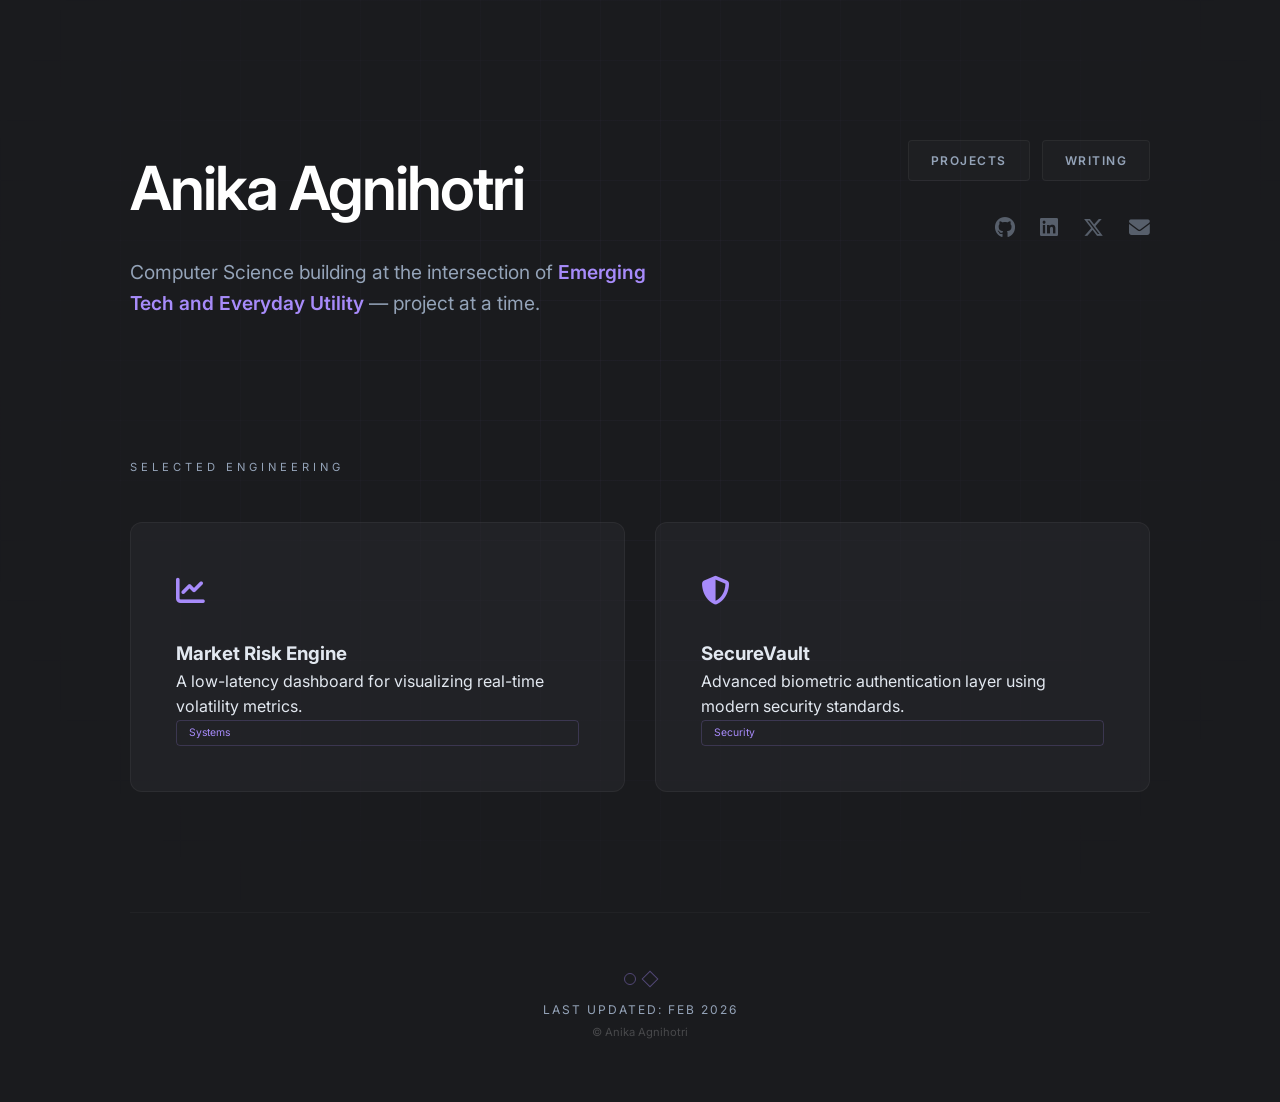
==== index.html @ c1628575 "initial commit: setting up structure" ====
<!DOCTYPE html>
<html lang="en">
<head>
    <meta charset="UTF-8">
    <meta name="viewport" content="width=device-width, initial-scale=1.0">
    <title>Anika Agnihotri | Portfolio</title>
    <link rel="stylesheet" href="css/style.css">
    
    <link rel="preconnect" href="https://fonts.googleapis.com">
    <link rel="preconnect" href="https://fonts.gstatic.com" crossorigin>
    <link href="https://fonts.googleapis.com/css2?family=Inter:wght@300;400;600&display=swap" rel="stylesheet">
    
    <link rel="stylesheet" href="https://cdnjs.cloudflare.com/ajax/libs/font-awesome/6.5.1/css/all.min.css">
</head>
<body>

    <div class="background-grid"></div>

    <main class="container">
        <header class="main-header">
            <div class="header-left">
                <h1 class="name">Anika Agnihotri</h1>
                <p class="bio-intro">
                    Computer Science building at the intersection of <span class="purple-highlight">Emerging Tech and Everyday Utility</span> — project at a time.
                </p>
            </div>

            <div class="header-right">
                <nav class="inline-nav">
                    <a href="#projects" class="btn-nav">Projects</a>
                    <a href="#writing" class="btn-nav">Writing</a>
                </nav>
                <div class="social-links">
                    <a href="https://github.com" target="_blank" title="GitHub"><i class="fa-brands fa-github"></i></a>
                    <a href="https://linkedin.com" target="_blank" title="LinkedIn"><i class="fa-brands fa-linkedin"></i></a>
                    <a href="https://twitter.com" target="_blank" title="Twitter"><i class="fa-brands fa-x-twitter"></i></a>
                    <a href="mailto:your.email@example.com" title="Email"><i class="fa-solid fa-envelope"></i></a>
                </div>
            </div>
        </header>

        <section id="projects" class="project-section">
            <div class="section-label">Selected Engineering</div>
            <div class="project-grid">
                <div class="glass-card">
                    <div class="card-spotlight"></div>
                    <div class="card-inner">
                        <div class="card-icon"><i class="fa-solid fa-chart-line"></i></div>
                        <h3>Market Risk Engine</h3>
                        <p>A low-latency dashboard for visualizing real-time volatility metrics.</p>
                        <div class="tech-tag">Systems</div>
                    </div>
                </div>

                <div class="glass-card">
                    <div class="card-spotlight"></div>
                    <div class="card-inner">
                        <div class="card-icon"><i class="fa-solid fa-shield-halved"></i></div>
                        <h3>SecureVault</h3>
                        <p>Advanced biometric authentication layer using modern security standards.</p>
                        <div class="tech-tag">Security</div>
                    </div>
                </div>
            </div>
        </section>

        <footer class="main-footer">
            <div class="footer-graphic">
                <div class="shape circle"></div>
                <div class="shape square"></div>
            </div>
            <div class="footer-info">
                <p class="last-updated">Last updated: Feb 2026</p>
                <p class="copyright">&copy; Anika Agnihotri</p>
            </div>
        </footer>
    </main>

    <script src="js/script.js"></script>
</body>
</html>
---- css/style.css ----
/* MEDIUM THEME - CHARCOAL & AMETHYST */
:root {
    --bg-medium: #1A1B1E;
    --accent-purple: #A78BFA;
    --card-bg: rgba(45, 46, 52, 0.4);
    --text-main: #E2E8F0;
    --text-muted: #94A3B8;
    --grid-color: rgba(167, 139, 250, 0.04);
}

* { margin: 0; padding: 0; box-sizing: border-box; }

body {
    background-color: var(--bg-medium);
    color: var(--text-main);
    font-family: 'Inter', sans-serif;
    line-height: 1.6;
}

.background-grid {
    position: fixed;
    top: 0; left: 0; width: 100%; height: 100%;
    z-index: -1;
    background-image: 
        linear-gradient(var(--grid-color) 1px, transparent 1px),
        linear-gradient(90deg, var(--grid-color) 1px, transparent 1px);
    background-size: 60px 60px;
    mask-image: radial-gradient(circle at 50% 40%, black, transparent 85%);
    -webkit-mask-image: radial-gradient(circle at 50% 40%, black, transparent 85%);
}

.container { 
    max-width: 1100px; 
    margin: 0 auto; 
    padding: 140px 40px 60px 40px; 
    display: flex;
    flex-direction: column; /* This fixes the footer placement */
    min-height: 100vh;
}

/* HEADER */
.main-header {
    display: flex;
    justify-content: space-between;
    align-items: flex-start;
    margin-bottom: 140px;
    gap: 60px;
}

.header-left { flex: 2; }
.header-right { flex: 1; display: flex; flex-direction: column; align-items: flex-end; }

.name { font-size: 3.8rem; font-weight: 600; letter-spacing: -2px; margin-bottom: 20px; color: #FFFFFF; }
.purple-highlight { color: var(--accent-purple); font-weight: 600; }
.bio-intro { font-size: 1.2rem; color: var(--text-muted); max-width: 550px; }

/* NAV & SOCIALS */
.inline-nav { display: flex; gap: 12px; margin-bottom: 30px; }
.btn-nav {
    text-decoration: none;
    color: var(--text-muted);
    font-size: 0.75rem;
    font-weight: 600;
    text-transform: uppercase;
    letter-spacing: 1.5px;
    padding: 10px 22px;
    border: 1px solid rgba(255, 255, 255, 0.05);
    border-radius: 4px;
    transition: 0.3s ease;
    background: rgba(255, 255, 255, 0.02);
}
.btn-nav:hover { color: var(--accent-purple); border-color: var(--accent-purple); }
.social-links { display: flex; gap: 25px; font-size: 1.3rem; }
.social-links a { color: var(--text-muted); transition: 0.3s; opacity: 0.5; }
.social-links a:hover { color: var(--accent-purple); opacity: 1; transform: translateY(-2px); }

/* PROJECTS */
.project-section { flex-grow: 1; margin-bottom: 120px; }
.section-label { font-size: 0.7rem; text-transform: uppercase; letter-spacing: 4px; color: var(--text-muted); margin-bottom: 45px; }
.project-grid { display: grid; grid-template-columns: repeat(auto-fit, minmax(400px, 1fr)); gap: 30px; }

.glass-card {
    position: relative;
    background: var(--card-bg);
    border: 1px solid rgba(255, 255, 255, 0.05);
    border-radius: 12px;
    overflow: hidden;
    transition: 0.4s cubic-bezier(0.2, 1, 0.3, 1);
}
.card-spotlight {
    position: absolute;
    top: 0; left: 0; width: 100%; height: 100%;
    background: radial-gradient(500px circle at var(--mouse-x, 50%) var(--mouse-y, 50%), rgba(167, 139, 250, 0.1), transparent 45%);
    pointer-events: none; opacity: 0; transition: opacity 0.5s;
}
.glass-card:hover .card-spotlight { opacity: 1; }
.card-inner { padding: 45px; position: relative; z-index: 2; }
.card-icon { font-size: 1.8rem; color: var(--accent-purple); margin-bottom: 25px; }
.tech-tag { font-size: 0.65rem; color: var(--accent-purple); border: 1px solid rgba(167, 139, 250, 0.2); padding: 4px 12px; border-radius: 4px; }

/* FOOTER AT THE BOTTOM */
.main-footer {
    margin-top: auto; /* Pushes the footer to the bottom of the flex container */
    padding-top: 60px;
    border-top: 1px solid rgba(255, 255, 255, 0.03);
    text-align: center;
}
.footer-graphic { display: flex; justify-content: center; gap: 8px; margin-bottom: 15px; opacity: 0.4; }
.shape { width: 12px; height: 12px; border: 1px solid var(--accent-purple); transition: 0.5s ease; }
.shape.circle { border-radius: 50%; }
.shape.square { transform: rotate(45deg); }
.last-updated { font-size: 0.75rem; color: var(--text-muted); text-transform: uppercase; letter-spacing: 2px; margin-bottom: 4px; }
.copyright { font-size: 0.7rem; color: rgba(255, 255, 255, 0.2); }
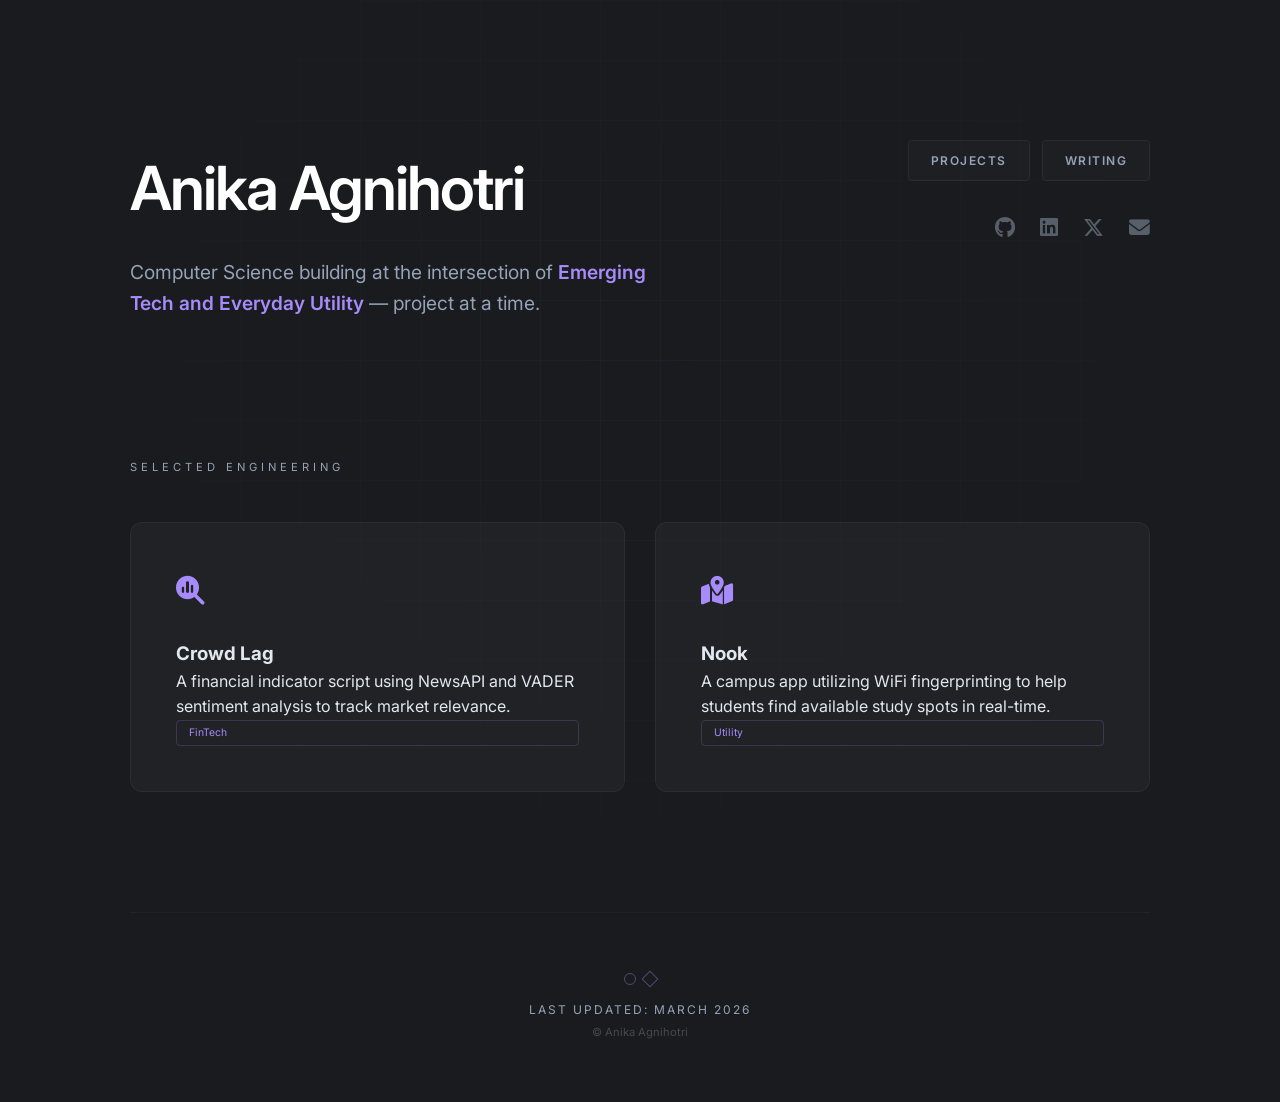
==== commit 91828319: "feat: link writing page and update project descriptions" ====
--- a/index.html
+++ b/index.html
@@ -28,12 +28,12 @@
             <div class="header-right">
                 <nav class="inline-nav">
                     <a href="#projects" class="btn-nav">Projects</a>
-                    <a href="#writing" class="btn-nav">Writing</a>
+                    <a href="writing.html" class="btn-nav">Writing</a>
                 </nav>
                 <div class="social-links">
-                    <a href="https://github.com" target="_blank" title="GitHub"><i class="fa-brands fa-github"></i></a>
+                    <a href="https://github.com/AnikaAgni-Builds" target="_blank" title="GitHub"><i class="fa-brands fa-github"></i></a>
                     <a href="https://linkedin.com" target="_blank" title="LinkedIn"><i class="fa-brands fa-linkedin"></i></a>
-                    <a href="https://twitter.com" target="_blank" title="Twitter"><i class="fa-brands fa-x-twitter"></i></a>
+                    <a href="https://twitter.com/anikabuilds" target="_blank" title="Twitter"><i class="fa-brands fa-x-twitter"></i></a>
                     <a href="mailto:your.email@example.com" title="Email"><i class="fa-solid fa-envelope"></i></a>
                 </div>
             </div>
@@ -42,25 +42,27 @@
         <section id="projects" class="project-section">
             <div class="section-label">Selected Engineering</div>
             <div class="project-grid">
+                
                 <div class="glass-card">
                     <div class="card-spotlight"></div>
                     <div class="card-inner">
-                        <div class="card-icon"><i class="fa-solid fa-chart-line"></i></div>
-                        <h3>Market Risk Engine</h3>
-                        <p>A low-latency dashboard for visualizing real-time volatility metrics.</p>
-                        <div class="tech-tag">Systems</div>
+                        <div class="card-icon"><i class="fa-solid fa-magnifying-glass-chart"></i></div>
+                        <h3>Crowd Lag</h3>
+                        <p>A financial indicator script using NewsAPI and VADER sentiment analysis to track market relevance.</p>
+                        <div class="tech-tag">FinTech</div>
                     </div>
                 </div>
 
                 <div class="glass-card">
                     <div class="card-spotlight"></div>
                     <div class="card-inner">
-                        <div class="card-icon"><i class="fa-solid fa-shield-halved"></i></div>
-                        <h3>SecureVault</h3>
-                        <p>Advanced biometric authentication layer using modern security standards.</p>
-                        <div class="tech-tag">Security</div>
+                        <div class="card-icon"><i class="fa-solid fa-map-location-dot"></i></div>
+                        <h3>Nook</h3>
+                        <p>A campus app utilizing WiFi fingerprinting to help students find available study spots in real-time.</p>
+                        <div class="tech-tag">Utility</div>
                     </div>
                 </div>
+
             </div>
         </section>
 
@@ -70,7 +72,7 @@
                 <div class="shape square"></div>
             </div>
             <div class="footer-info">
-                <p class="last-updated">Last updated: Feb 2026</p>
+                <p class="last-updated">Last updated: March 2026</p>
                 <p class="copyright">&copy; Anika Agnihotri</p>
             </div>
         </footer>
